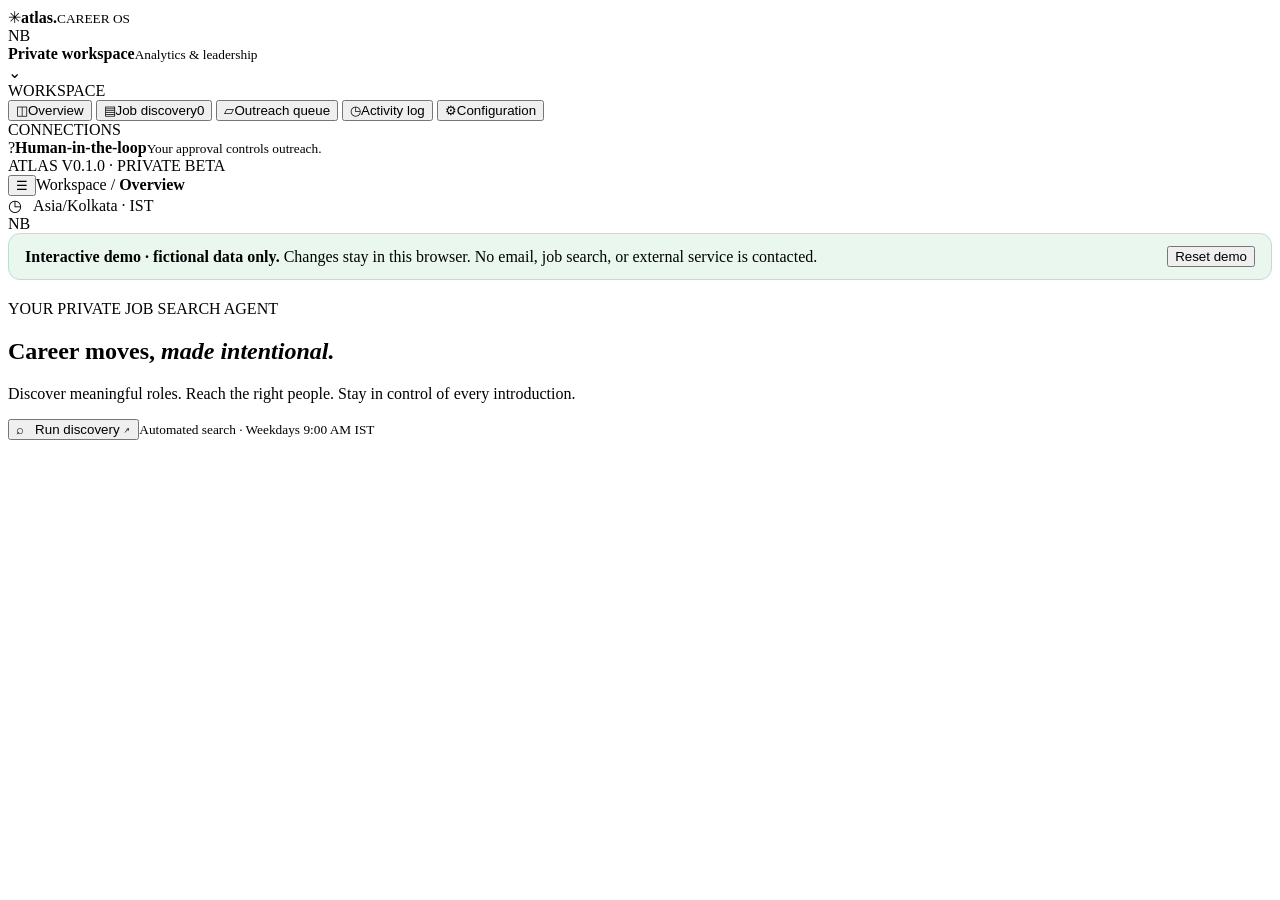
==== public/preview.html @ a5c38d6b "Add hosted, read-only integration-safe UI preview" ====
<!doctype html>
<html lang="en"><head>
  <meta charset="utf-8"><meta name="viewport" content="width=device-width,initial-scale=1"/>
  <meta name="theme-color" content="#17253a"/>
  <title>Atlas — Interactive Demo</title>
  <link rel="stylesheet" href="/assets/styles.css"/>
</head><body>
  <div class="app-shell" id="app-shell">
    <aside class="sidebar">
      <div class="brand"><span class="brand-mark">✳</span><span><strong>atlas<span class="brand-dot">.</span></strong><small>CAREER OS</small></span></div>
      <div class="workspace"><div class="workspace-avatar">NB</div><div><strong>Private workspace</strong><small>Analytics & leadership</small></div><span class="chevron">⌄</span></div>
      <div class="nav-label">WORKSPACE</div>
      <nav class="side-nav">
        <button data-page="overview" class="nav-item active"><span class="nav-ico">◫</span><span>Overview</span></button>
        <button data-page="jobs" class="nav-item"><span class="nav-ico">▤</span><span>Job discovery</span><span id="nav-job-count" class="nav-count">0</span></button>
        <button data-page="outbox" class="nav-item"><span class="nav-ico">▱</span><span>Outreach queue</span></button>
        <button data-page="activity" class="nav-item"><span class="nav-ico">◷</span><span>Activity log</span></button>
        <button data-page="settings" class="nav-item"><span class="nav-ico">⚙</span><span>Configuration</span></button>
      </nav>
      <div class="nav-label connected-label">CONNECTIONS</div>
      <div class="integration-sidebar" id="sidebar-connections"></div>
      <div class="sidebar-foot"><div class="sidebar-help"><span class="help-icon">?</span><span><strong>Human-in-the-loop</strong><small>Your approval controls outreach.</small></span></div><div class="sidebar-version">ATLAS V0.1.0 · PRIVATE BETA</div></div>
    </aside>
    <main class="main">
      <header class="topbar"><div class="top-left"><button class="mobile-menu" id="toggle-menu" aria-label="Toggle menu">☰</button><span class="breadcrumb">Workspace <span>/</span> <strong id="breadcrumb-page">Overview</strong></span></div><div class="top-right"><span class="timezone">◷ &nbsp; Asia/Kolkata · IST</span><div class="top-avatar">NB</div></div></header>
      <div class="page" id="page-content"><div style="background:#e9f7ef;border:1px solid #b7e3ca;padding:12px 16px;border-radius:12px;margin-bottom:20px;display:flex;gap:12px;justify-content:space-between;align-items:center;flex-wrap:wrap"><span><strong>Interactive demo · fictional data only.</strong> Changes stay in this browser. No email, job search, or external service is contacted.</span><button id="reset-preview" class="btn btn-ghost btn-small">Reset demo</button></div>
        <section class="hero"><div><div class="eyebrow"><span class="eyebrow-dot"></span> YOUR PRIVATE JOB SEARCH AGENT</div><h1>Career moves, <em>made intentional.</em></h1><p>Discover meaningful roles. Reach the right people. Stay in control of every introduction.</p></div><div class="hero-side"><button class="btn btn-dark" id="search-now">⌕ &nbsp; Run discovery <span>↗</span></button><small id="run-note">Automated search · Weekdays 9:00 AM IST</small></div></section>
        <div id="demo-banner"></div>
        <div class="metrics" id="metrics"></div>
        <div id="main-view"></div>
      </div>
    </main>
  </div>
  <div class="toast-host" id="toasts"></div>
  <dialog class="modal" id="form-dialog"><div class="modal-content"><button class="modal-close" id="close-dialog" aria-label="Close">×</button><div id="modal-inner"></div></div></dialog>
  <script src="/assets/preview.js"></script><script src="/assets/app.js"></script>
</body></html>
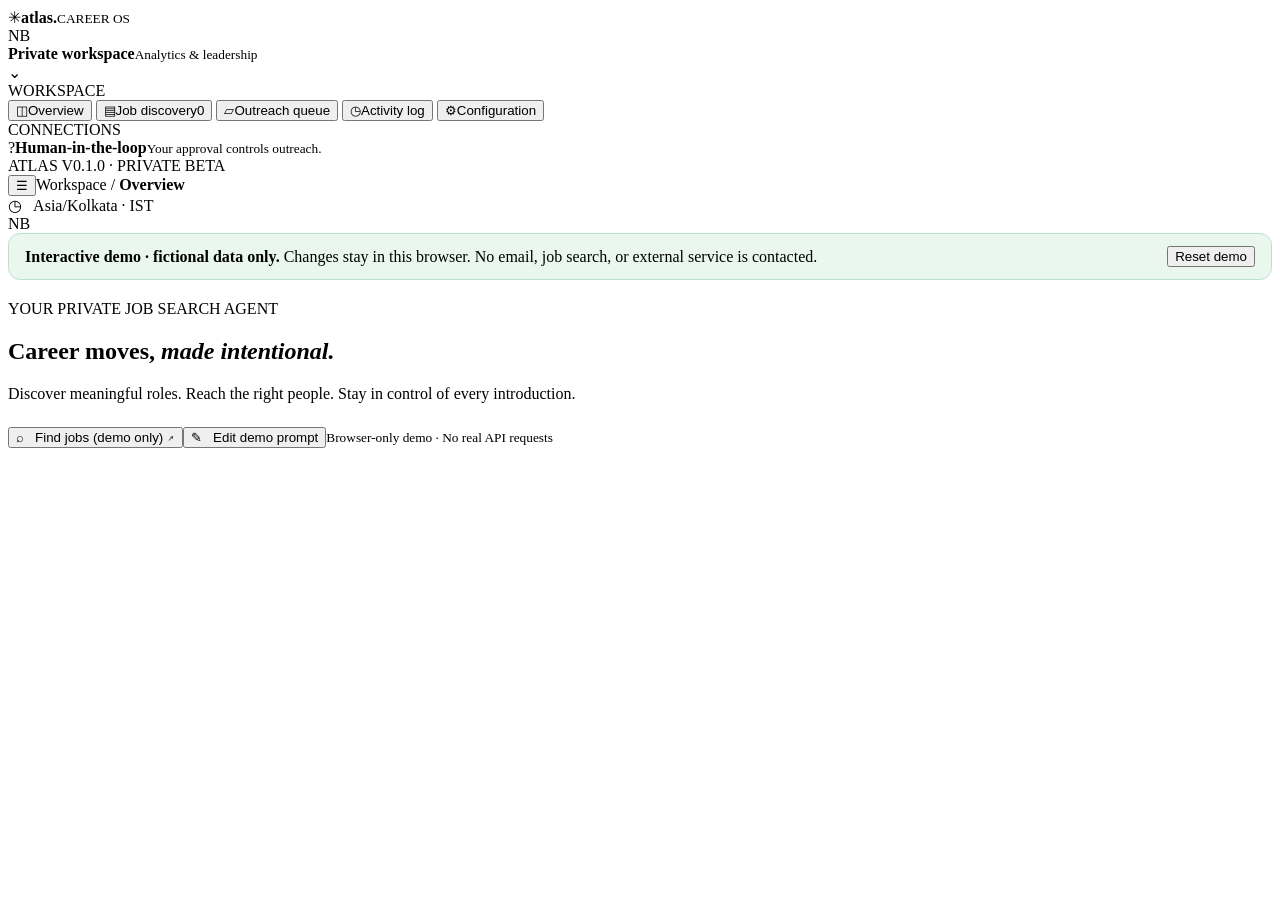
==== commit b2780c9d: "Expose demo-only prompt editing without enabling real searches" ====
--- a/public/preview.html
+++ b/public/preview.html
@@ -24,7 +24,7 @@
     <main class="main">
       <header class="topbar"><div class="top-left"><button class="mobile-menu" id="toggle-menu" aria-label="Toggle menu">☰</button><span class="breadcrumb">Workspace <span>/</span> <strong id="breadcrumb-page">Overview</strong></span></div><div class="top-right"><span class="timezone">◷ &nbsp; Asia/Kolkata · IST</span><div class="top-avatar">NB</div></div></header>
       <div class="page" id="page-content"><div style="background:#e9f7ef;border:1px solid #b7e3ca;padding:12px 16px;border-radius:12px;margin-bottom:20px;display:flex;gap:12px;justify-content:space-between;align-items:center;flex-wrap:wrap"><span><strong>Interactive demo · fictional data only.</strong> Changes stay in this browser. No email, job search, or external service is contacted.</span><button id="reset-preview" class="btn btn-ghost btn-small">Reset demo</button></div>
-        <section class="hero"><div><div class="eyebrow"><span class="eyebrow-dot"></span> YOUR PRIVATE JOB SEARCH AGENT</div><h1>Career moves, <em>made intentional.</em></h1><p>Discover meaningful roles. Reach the right people. Stay in control of every introduction.</p></div><div class="hero-side"><button class="btn btn-dark" id="search-now">⌕ &nbsp; Run discovery <span>↗</span></button><small id="run-note">Automated search · Weekdays 9:00 AM IST</small></div></section>
+        <section class="hero"><div><div class="eyebrow"><span class="eyebrow-dot"></span> YOUR PRIVATE JOB SEARCH AGENT</div><h1>Career moves, <em>made intentional.</em></h1><p>Discover meaningful roles. Reach the right people. Stay in control of every introduction.</p></div><div class="hero-side"><button class="btn btn-dark" id="search-now">⌕ &nbsp; Find jobs (demo only) <span>↗</span></button><button class="btn btn-ghost" id="edit-search-prompt" style="margin-top:8px">✎ &nbsp; Edit demo prompt</button><small id="run-note">Browser-only demo · No real API requests</small></div></section>
         <div id="demo-banner"></div>
         <div class="metrics" id="metrics"></div>
         <div id="main-view"></div>
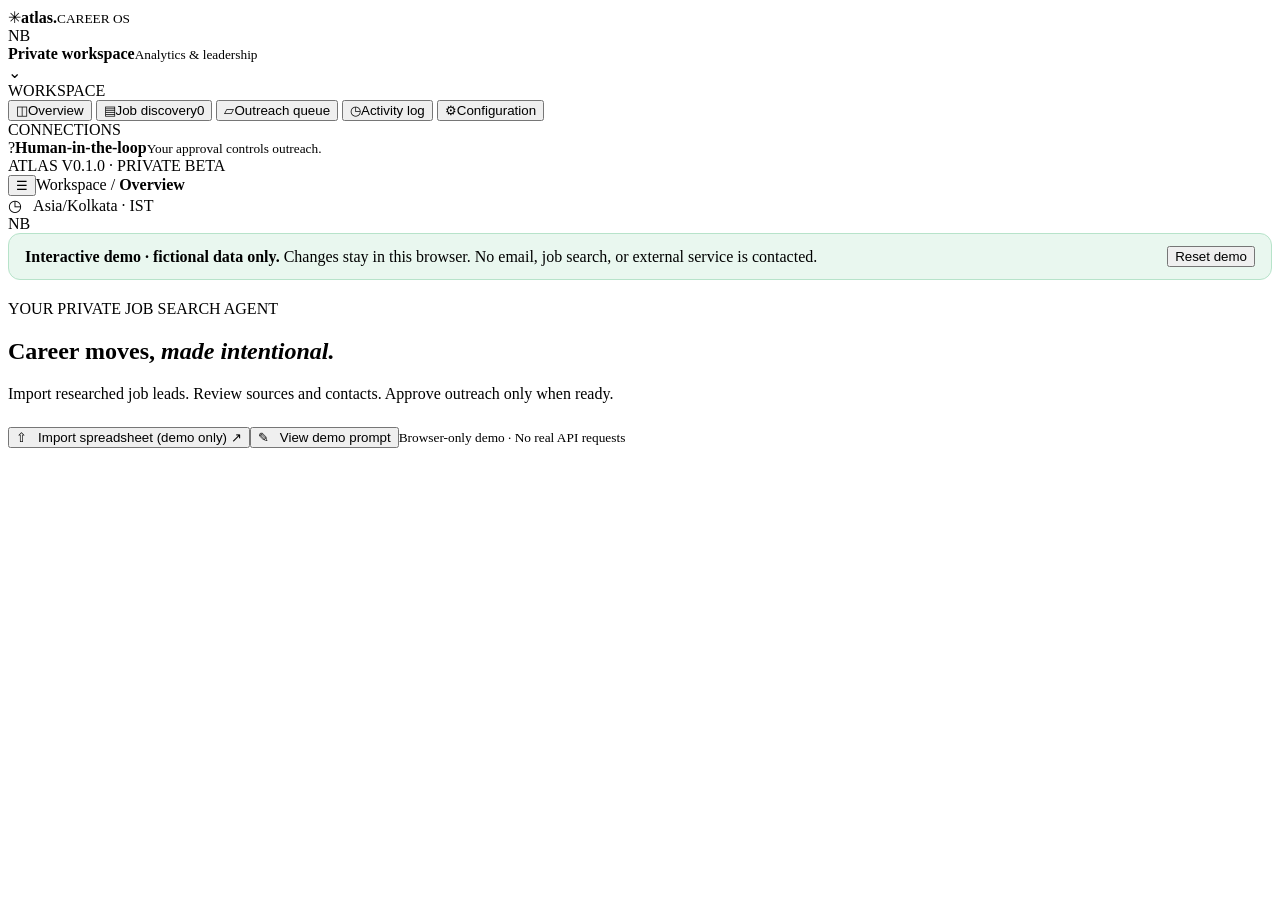
==== commit 383328ef: "Align browser demo with spreadsheet-first Atlas UI" ====
--- a/public/preview.html
+++ b/public/preview.html
@@ -24,7 +24,7 @@
     <main class="main">
       <header class="topbar"><div class="top-left"><button class="mobile-menu" id="toggle-menu" aria-label="Toggle menu">☰</button><span class="breadcrumb">Workspace <span>/</span> <strong id="breadcrumb-page">Overview</strong></span></div><div class="top-right"><span class="timezone">◷ &nbsp; Asia/Kolkata · IST</span><div class="top-avatar">NB</div></div></header>
       <div class="page" id="page-content"><div style="background:#e9f7ef;border:1px solid #b7e3ca;padding:12px 16px;border-radius:12px;margin-bottom:20px;display:flex;gap:12px;justify-content:space-between;align-items:center;flex-wrap:wrap"><span><strong>Interactive demo · fictional data only.</strong> Changes stay in this browser. No email, job search, or external service is contacted.</span><button id="reset-preview" class="btn btn-ghost btn-small">Reset demo</button></div>
-        <section class="hero"><div><div class="eyebrow"><span class="eyebrow-dot"></span> YOUR PRIVATE JOB SEARCH AGENT</div><h1>Career moves, <em>made intentional.</em></h1><p>Discover meaningful roles. Reach the right people. Stay in control of every introduction.</p></div><div class="hero-side"><button class="btn btn-dark" id="search-now">⌕ &nbsp; Find jobs (demo only) <span>↗</span></button><button class="btn btn-ghost" id="edit-search-prompt" style="margin-top:8px">✎ &nbsp; Edit demo prompt</button><small id="run-note">Browser-only demo · No real API requests</small></div></section>
+        <section class="hero"><div><div class="eyebrow"><span class="eyebrow-dot"></span> YOUR PRIVATE JOB SEARCH AGENT</div><h1>Career moves, <em>made intentional.</em></h1><p>Import researched job leads. Review sources and contacts. Approve outreach only when ready.</p></div><div class="hero-side"><button class="btn btn-dark" id="import-sheet">⇧ &nbsp; Import spreadsheet (demo only) <span>↗</span></button><button class="btn btn-ghost" id="edit-search-prompt" style="margin-top:8px">✎ &nbsp; View demo prompt</button><small id="run-note">Browser-only demo · No real API requests</small></div></section>
         <div id="demo-banner"></div>
         <div class="metrics" id="metrics"></div>
         <div id="main-view"></div>
